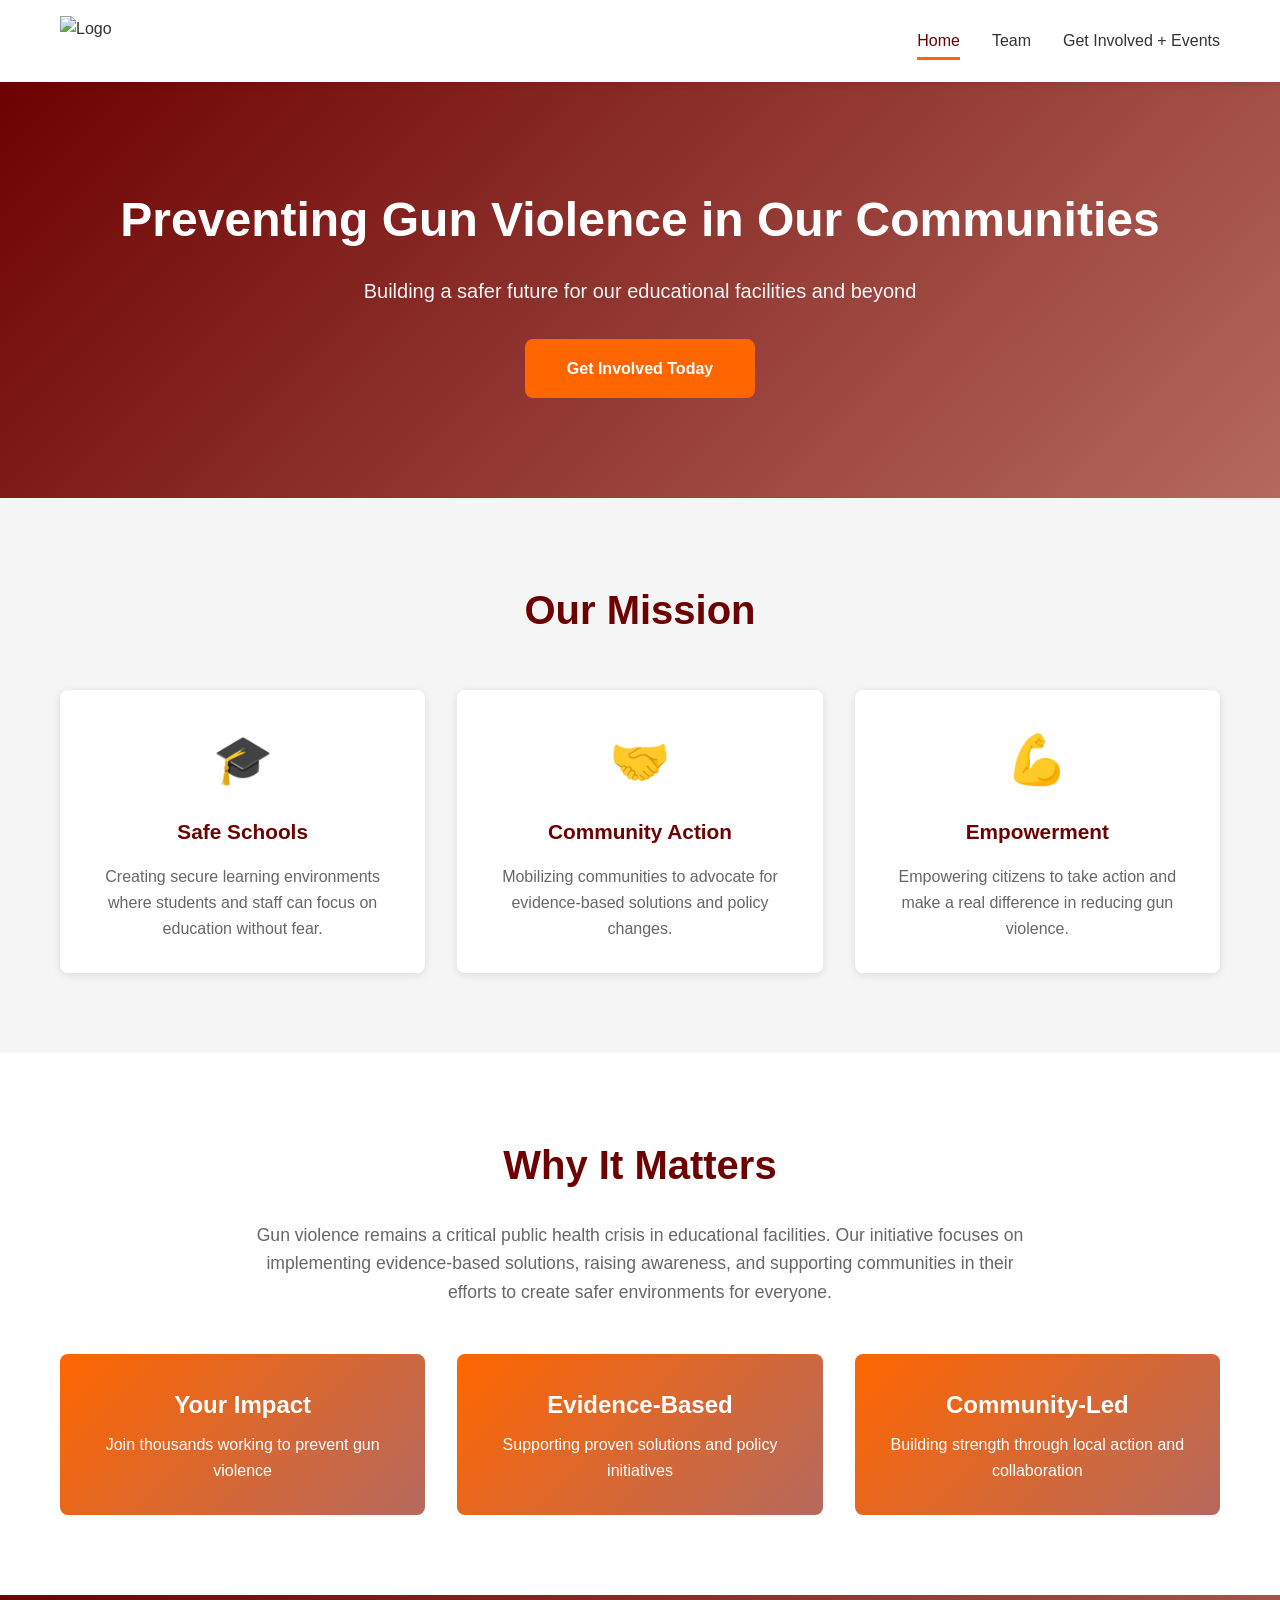
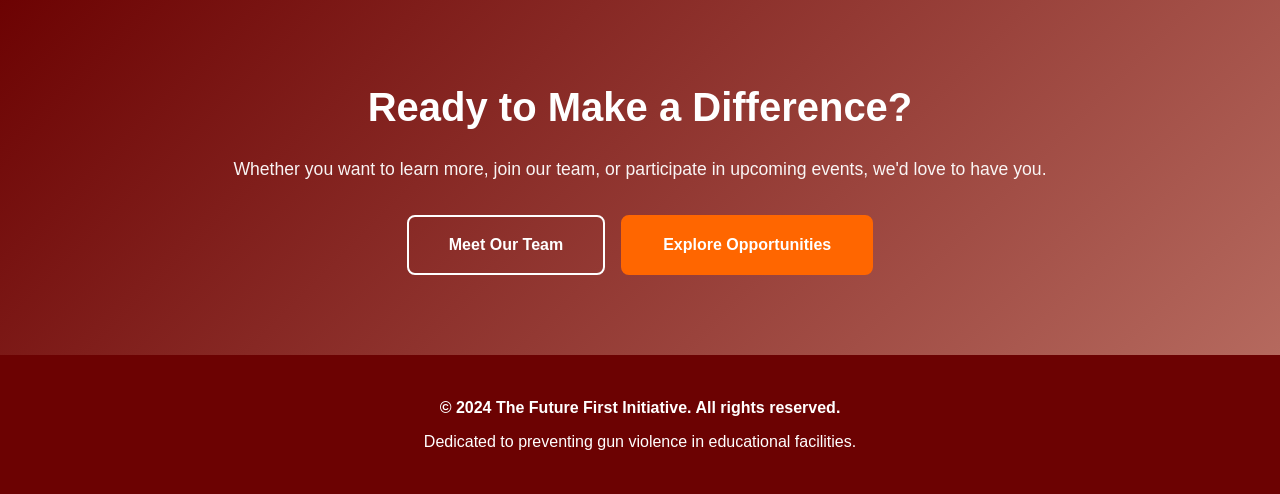
==== index.html @ d3f7ec24 "Add website: Home, Team, and Get Involved pages with responsive design" ====
<!DOCTYPE html>
<html lang="en">
<head>
    <meta charset="UTF-8">
    <meta name="viewport" content="width=device-width, initial-scale=1.0">
    <title>The Future First Initiative - Gun Violence Prevention</title>
    <link rel="stylesheet" href="styles.css">
</head>
<body>
    <nav class="navbar">
        <div class="nav-container">
            <div class="logo-area">
                <img src="assets/logo.png" alt="Logo" class="logo" id="navbar-logo">
                <span class="organization-name">The Future First Initiative</span>
            </div>
            <ul class="nav-menu">
                <li><a href="index.html" class="nav-link active">Home</a></li>
                <li><a href="team.html" class="nav-link">Team</a></li>
                <li><a href="get-involved.html" class="nav-link">Get Involved + Events</a></li>
            </ul>
            <div class="hamburger" id="hamburger">
                <span></span>
                <span></span>
                <span></span>
            </div>
        </div>
    </nav>

    <header class="hero">
        <div class="hero-content">
            <h1>Preventing Gun Violence in Our Communities</h1>
            <p>Building a safer future for our educational facilities and beyond</p>
            <a href="get-involved.html" class="cta-button">Get Involved Today</a>
        </div>
    </header>

    <section class="mission">
        <div class="container">
            <h2>Our Mission</h2>
            <div class="mission-content">
                <div class="mission-card">
                    <div class="card-icon">🎓</div>
                    <h3>Safe Schools</h3>
                    <p>Creating secure learning environments where students and staff can focus on education without fear.</p>
                </div>
                <div class="mission-card">
                    <div class="card-icon">🤝</div>
                    <h3>Community Action</h3>
                    <p>Mobilizing communities to advocate for evidence-based solutions and policy changes.</p>
                </div>
                <div class="mission-card">
                    <div class="card-icon">💪</div>
                    <h3>Empowerment</h3>
                    <p>Empowering citizens to take action and make a real difference in reducing gun violence.</p>
                </div>
            </div>
        </div>
    </section>

    <section class="impact">
        <div class="container">
            <h2>Why It Matters</h2>
            <p>Gun violence remains a critical public health crisis in educational facilities. Our initiative focuses on implementing evidence-based solutions, raising awareness, and supporting communities in their efforts to create safer environments for everyone.</p>
            <div class="impact-stats">
                <div class="stat">
                    <h3>Your Impact</h3>
                    <p>Join thousands working to prevent gun violence</p>
                </div>
                <div class="stat">
                    <h3>Evidence-Based</h3>
                    <p>Supporting proven solutions and policy initiatives</p>
                </div>
                <div class="stat">
                    <h3>Community-Led</h3>
                    <p>Building strength through local action and collaboration</p>
                </div>
            </div>
        </div>
    </section>

    <section class="cta-section">
        <div class="container">
            <h2>Ready to Make a Difference?</h2>
            <p>Whether you want to learn more, join our team, or participate in upcoming events, we'd love to have you.</p>
            <div class="cta-buttons">
                <a href="team.html" class="button button-secondary">Meet Our Team</a>
                <a href="get-involved.html" class="button button-primary">Explore Opportunities</a>
            </div>
        </div>
    </section>

    <footer>
        <div class="container">
            <p>&copy; 2024 The Future First Initiative. All rights reserved.</p>
            <p>Dedicated to preventing gun violence in educational facilities.</p>
        </div>
    </footer>

    <script src="script.js"></script>
</body>
</html>
---- styles.css ----
/* ===== CSS VARIABLES AND RESET ===== */
:root {
    --primary-color: #6c0202;
    --secondary-color: #ff6600;
    --tertiary-color: #b5695e;
    --dark-bg: #1a1a1a;
    --light-bg: #f5f5f5;
    --text-dark: #333;
    --text-light: #666;
    --white: #ffffff;
    --border-radius: 8px;
    --shadow: 0 2px 8px rgba(0, 0, 0, 0.1);
    --transition: all 0.3s ease;
}

* {
    margin: 0;
    padding: 0;
    box-sizing: border-box;
}

html {
    scroll-behavior: smooth;
}

body {
    font-family: 'Segoe UI', Tahoma, Geneva, Verdana, sans-serif;
    color: var(--text-dark);
    line-height: 1.6;
    background-color: var(--white);
}

/* ===== CONTAINER ===== */
.container {
    max-width: 1200px;
    margin: 0 auto;
    padding: 0 20px;
}

/* ===== NAVIGATION ===== */
.navbar {
    background-color: var(--white);
    box-shadow: var(--shadow);
    position: sticky;
    top: 0;
    z-index: 100;
}

.nav-container {
    display: flex;
    justify-content: space-between;
    align-items: center;
    padding: 1rem 20px;
    max-width: 1200px;
    margin: 0 auto;
}

.logo-area {
    display: flex;
    align-items: center;
    gap: 10px;
}

.logo {
    height: 50px;
    width: auto;
}

.organization-name {
    font-weight: bold;
    color: var(--primary-color);
    font-size: 1.1rem;
    display: none;
}

.nav-menu {
    display: flex;
    list-style: none;
    gap: 2rem;
}

.nav-link {
    text-decoration: none;
    color: var(--text-dark);
    font-weight: 500;
    transition: var(--transition);
    padding: 0.5rem 0;
    border-bottom: 3px solid transparent;
}

.nav-link:hover,
.nav-link.active {
    color: var(--primary-color);
    border-bottom-color: var(--secondary-color);
}

.hamburger {
    display: none;
    flex-direction: column;
    cursor: pointer;
}

.hamburger span {
    width: 25px;
    height: 3px;
    background-color: var(--primary-color);
    margin: 5px 0;
    border-radius: 2px;
    transition: var(--transition);
}

/* ===== RESPONSIVE NAVBAR ===== */
@media (max-width: 768px) {
    .nav-menu {
        position: absolute;
        left: -100%;
        top: 70px;
        flex-direction: column;
        background-color: var(--white);
        width: 100%;
        text-align: center;
        transition: var(--transition);
        box-shadow: var(--shadow);
        gap: 0;
    }

    .nav-menu.active {
        left: 0;
    }

    .nav-link {
        display: block;
        padding: 1.5rem;
        border-bottom: 1px solid var(--light-bg);
    }

    .hamburger {
        display: flex;
    }

    .organization-name {
        display: inline;
        font-size: 0.9rem;
    }

    .logo {
        height: 40px;
    }
}

/* ===== HERO SECTION ===== */
.hero {
    background: linear-gradient(135deg, var(--primary-color) 0%, var(--tertiary-color) 100%);
    color: var(--white);
    padding: 100px 20px;
    text-align: center;
}

.hero-content h1 {
    font-size: 3rem;
    margin-bottom: 1rem;
    font-weight: 700;
}

.hero-content p {
    font-size: 1.25rem;
    margin-bottom: 2rem;
    opacity: 0.95;
}

.cta-button {
    display: inline-block;
    background-color: var(--secondary-color);
    color: var(--white);
    padding: 15px 40px;
    text-decoration: none;
    border-radius: var(--border-radius);
    font-weight: 600;
    transition: var(--transition);
    border: 2px solid var(--secondary-color);
    cursor: pointer;
    font-size: 1rem;
}

.cta-button:hover {
    background-color: transparent;
    transform: translateY(-2px);
    box-shadow: 0 5px 15px rgba(0, 0, 0, 0.2);
}

@media (max-width: 768px) {
    .hero-content h1 {
        font-size: 2rem;
    }

    .hero-content p {
        font-size: 1rem;
    }

    .hero {
        padding: 60px 20px;
    }
}

/* ===== PAGE HEADER ===== */
.page-header {
    background: linear-gradient(135deg, var(--primary-color) 0%, var(--tertiary-color) 100%);
    color: var(--white);
    padding: 60px 20px;
    text-align: center;
}

.header-content h1 {
    font-size: 2.5rem;
    margin-bottom: 0.5rem;
}

.header-content p {
    font-size: 1.1rem;
    opacity: 0.95;
}

/* ===== MISSION SECTION ===== */
.mission {
    padding: 80px 20px;
    background-color: var(--light-bg);
}

.mission h2 {
    font-size: 2.5rem;
    text-align: center;
    margin-bottom: 3rem;
    color: var(--primary-color);
}

.mission-content {
    display: grid;
    grid-template-columns: repeat(auto-fit, minmax(280px, 1fr));
    gap: 2rem;
}

.mission-card {
    background: var(--white);
    padding: 2rem;
    border-radius: var(--border-radius);
    box-shadow: var(--shadow);
    text-align: center;
    transition: var(--transition);
}

.mission-card:hover {
    transform: translateY(-5px);
    box-shadow: 0 5px 20px rgba(108, 2, 2, 0.15);
}

.card-icon {
    font-size: 3rem;
    margin-bottom: 1rem;
}

.mission-card h3 {
    color: var(--primary-color);
    margin-bottom: 1rem;
    font-size: 1.3rem;
}

.mission-card p {
    color: var(--text-light);
}

/* ===== IMPACT SECTION ===== */
.impact {
    padding: 80px 20px;
}

.impact h2 {
    font-size: 2.5rem;
    text-align: center;
    margin-bottom: 1.5rem;
    color: var(--primary-color);
}

.impact > .container > p {
    text-align: center;
    font-size: 1.1rem;
    margin-bottom: 3rem;
    color: var(--text-light);
    max-width: 800px;
    margin-left: auto;
    margin-right: auto;
}

.impact-stats {
    display: grid;
    grid-template-columns: repeat(auto-fit, minmax(250px, 1fr));
    gap: 2rem;
    margin-top: 2rem;
}

.stat {
    background: linear-gradient(135deg, var(--secondary-color), var(--tertiary-color));
    color: var(--white);
    padding: 2rem;
    border-radius: var(--border-radius);
    text-align: center;
}

.stat h3 {
    font-size: 1.5rem;
    margin-bottom: 0.5rem;
}

/* ===== CTA SECTION ===== */
.cta-section {
    background: linear-gradient(135deg, var(--primary-color) 0%, var(--tertiary-color) 100%);
    color: var(--white);
    padding: 80px 20px;
    text-align: center;
}

.cta-section h2 {
    font-size: 2.5rem;
    margin-bottom: 1rem;
}

.cta-section p {
    font-size: 1.1rem;
    margin-bottom: 2rem;
    opacity: 0.95;
}

.cta-buttons {
    display: flex;
    gap: 1rem;
    justify-content: center;
    flex-wrap: wrap;
}

.button {
    padding: 15px 40px;
    border-radius: var(--border-radius);
    font-weight: 600;
    text-decoration: none;
    transition: var(--transition);
    border: 2px solid var(--secondary-color);
    cursor: pointer;
    font-size: 1rem;
}

.button-primary {
    background-color: var(--secondary-color);
    color: var(--white);
}

.button-primary:hover {
    background-color: transparent;
    transform: translateY(-2px);
}

.button-secondary {
    background-color: transparent;
    color: var(--white);
    border-color: var(--white);
}

.button-secondary:hover {
    background-color: var(--white);
    color: var(--primary-color);
}

/* ===== TEAM SECTION ===== */
.team-section {
    padding: 80px 20px;
}

.team-section h2 {
    font-size: 2.5rem;
    text-align: center;
    margin-bottom: 3rem;
    color: var(--primary-color);
}

.team-grid {
    display: grid;
    grid-template-columns: repeat(auto-fit, minmax(280px, 1fr));
    gap: 2rem;
}

.team-member {
    background: var(--light-bg);
    border-radius: var(--border-radius);
    overflow: hidden;
    transition: var(--transition);
    box-shadow: var(--shadow);
}

.team-member:hover {
    transform: translateY(-5px);
    box-shadow: 0 8px 25px rgba(108, 2, 2, 0.15);
}

.member-image {
    height: 250px;
    background: linear-gradient(135deg, var(--secondary-color), var(--tertiary-color));
    display: flex;
    align-items: center;
    justify-content: center;
    color: var(--white);
    font-weight: 600;
}

.member-image img {
    width: 100%;
    height: 100%;
    object-fit: cover;
}

.member-image.placeholder {
    background: linear-gradient(135deg, var(--secondary-color), var(--tertiary-color));
    font-size: 1.1rem;
}

.team-member h3 {
    color: var(--primary-color);
    padding: 1.5rem 1.5rem 0.5rem;
    font-size: 1.3rem;
}

.member-role {
    color: var(--secondary-color);
    font-weight: 600;
    padding: 0 1.5rem;
}

.member-bio {
    padding: 1rem 1.5rem 1.5rem;
    color: var(--text-light);
}

/* ===== VALUES SECTION ===== */
.team-values {
    padding: 80px 20px;
    background-color: var(--light-bg);
}

.team-values h2 {
    font-size: 2.5rem;
    text-align: center;
    margin-bottom: 3rem;
    color: var(--primary-color);
}

.values-grid {
    display: grid;
    grid-template-columns: repeat(auto-fit, minmax(250px, 1fr));
    gap: 2rem;
}

.value-card {
    background: var(--white);
    padding: 2rem;
    border-radius: var(--border-radius);
    box-shadow: var(--shadow);
    transition: var(--transition);
    border-left: 5px solid var(--secondary-color);
}

.value-card:hover {
    transform: translateX(5px);
    box-shadow: 0 5px 20px rgba(0, 0, 0, 0.15);
}

.value-card h3 {
    color: var(--primary-color);
    margin-bottom: 1rem;
    font-size: 1.3rem;
}

.value-card p {
    color: var(--text-light);
}

/* ===== JOIN TEAM SECTION ===== */
.join-team {
    padding: 80px 20px;
    text-align: center;
}

.join-team h2 {
    font-size: 2.5rem;
    margin-bottom: 1rem;
    color: var(--primary-color);
}

.join-team p {
    font-size: 1.1rem;
    margin-bottom: 2rem;
    color: var(--text-light);
    max-width: 600px;
    margin-left: auto;
    margin-right: auto;
}

/* ===== GET INVOLVED OPTIONS ===== */
.get-involved-options {
    padding: 80px 20px;
    background-color: var(--light-bg);
}

.get-involved-options h2 {
    font-size: 2.5rem;
    text-align: center;
    margin-bottom: 3rem;
    color: var(--primary-color);
}

.options-grid {
    display: grid;
    grid-template-columns: repeat(auto-fit, minmax(280px, 1fr));
    gap: 2rem;
}

.option-card {
    background: var(--white);
    padding: 2rem;
    border-radius: var(--border-radius);
    box-shadow: var(--shadow);
    text-align: center;
    transition: var(--transition);
}

.option-card:hover {
    transform: translateY(-5px);
    box-shadow: 0 8px 25px rgba(108, 2, 2, 0.15);
}

.option-icon {
    font-size: 3rem;
    margin-bottom: 1rem;
}

.option-card h3 {
    color: var(--primary-color);
    margin-bottom: 1rem;
    font-size: 1.3rem;
}

.option-card p {
    color: var(--text-light);
    margin-bottom: 1.5rem;
}

.option-button {
    background-color: var(--secondary-color);
    color: var(--white);
    border: none;
    padding: 12px 30px;
    border-radius: var(--border-radius);
    cursor: pointer;
    font-weight: 600;
    transition: var(--transition);
}

.option-button:hover {
    background-color: var(--primary-color);
    transform: scale(1.05);
}

/* ===== EVENTS SECTION ===== */
.events-section {
    padding: 80px 20px;
}

.events-section h2 {
    font-size: 2.5rem;
    text-align: center;
    margin-bottom: 3rem;
    color: var(--primary-color);
}

.events-list {
    display: grid;
    gap: 2rem;
    max-width: 800px;
    margin: 0 auto;
}

.event-card {
    display: flex;
    gap: 2rem;
    background: var(--light-bg);
    border-radius: var(--border-radius);
    overflow: hidden;
    box-shadow: var(--shadow);
    transition: var(--transition);
}

.event-card:hover {
    box-shadow: 0 5px 20px rgba(108, 2, 2, 0.15);
    transform: translateY(-2px);
}

.event-date {
    background: linear-gradient(135deg, var(--secondary-color), var(--tertiary-color));
    color: var(--white);
    padding: 2rem;
    display: flex;
    flex-direction: column;
    align-items: center;
    justify-content: center;
    min-width: 100px;
    text-align: center;
}

.event-date .month {
    font-weight: 700;
    font-size: 0.9rem;
    letter-spacing: 2px;
}

.event-date .day {
    font-size: 2rem;
    font-weight: 700;
}

.event-details {
    padding: 2rem;
    flex: 1;
}

.event-details h3 {
    color: var(--primary-color);
    margin-bottom: 0.5rem;
    font-size: 1.3rem;
}

.event-time {
    color: var(--secondary-color);
    font-weight: 600;
    margin-bottom: 1rem;
}

.event-description {
    color: var(--text-light);
    margin-bottom: 1rem;
}

.event-button {
    background-color: var(--primary-color);
    color: var(--white);
    border: none;
    padding: 10px 25px;
    border-radius: var(--border-radius);
    cursor: pointer;
    font-weight: 600;
    transition: var(--transition);
}

.event-button:hover {
    background-color: var(--secondary-color);
}

@media (max-width: 768px) {
    .event-card {
        flex-direction: column;
    }

    .event-date {
        flex-direction: row;
        gap: 1rem;
        padding: 1.5rem;
    }

    .event-date .month {
        margin-right: 0.5rem;
    }
}

/* ===== CONTACT SECTION ===== */
.contact-section {
    padding: 80px 20px;
    background-color: var(--light-bg);
}

.contact-section h2 {
    font-size: 2.5rem;
    text-align: center;
    margin-bottom: 1rem;
    color: var(--primary-color);
}

.contact-section > .container > p {
    text-align: center;
    margin-bottom: 2rem;
    color: var(--text-light);
}

.contact-form {
    display: flex;
    flex-direction: column;
    gap: 1rem;
    max-width: 600px;
    margin: 0 auto;
}

.contact-form input,
.contact-form textarea {
    padding: 15px;
    border: 2px solid #ddd;
    border-radius: var(--border-radius);
    font-family: inherit;
    font-size: 1rem;
    transition: var(--transition);
}

.contact-form input:focus,
.contact-form textarea:focus {
    outline: none;
    border-color: var(--primary-color);
    box-shadow: 0 0 0 3px rgba(108, 2, 2, 0.1);
}

.submit-button {
    background-color: var(--primary-color);
    color: var(--white);
    border: none;
    padding: 15px;
    border-radius: var(--border-radius);
    font-weight: 600;
    cursor: pointer;
    font-size: 1rem;
    transition: var(--transition);
}

.submit-button:hover {
    background-color: var(--secondary-color);
    transform: translateY(-2px);
}

/* ===== FOOTER ===== */
footer {
    background-color: var(--primary-color);
    color: var(--white);
    text-align: center;
    padding: 2rem 20px;
}

footer p {
    margin: 0.5rem 0;
}

footer p:first-child {
    font-weight: 600;
}

/* ===== GENERAL RESPONSIVE ===== */
@media (max-width: 768px) {
    .mission h2,
    .team-section h2,
    .team-values h2,
    .get-involved-options h2,
    .events-section h2,
    .impact h2,
    .cta-section h2,
    .contact-section h2,
    .join-team h2 {
        font-size: 1.8rem;
    }

    .mission,
    .team-section,
    .team-values,
    .get-involved-options,
    .events-section,
    .impact,
    .join-team,
    .contact-section {
        padding: 50px 20px;
    }

    .mission-content,
    .options-grid,
    .values-grid,
    .impact-stats {
        gap: 1.5rem;
    }
}
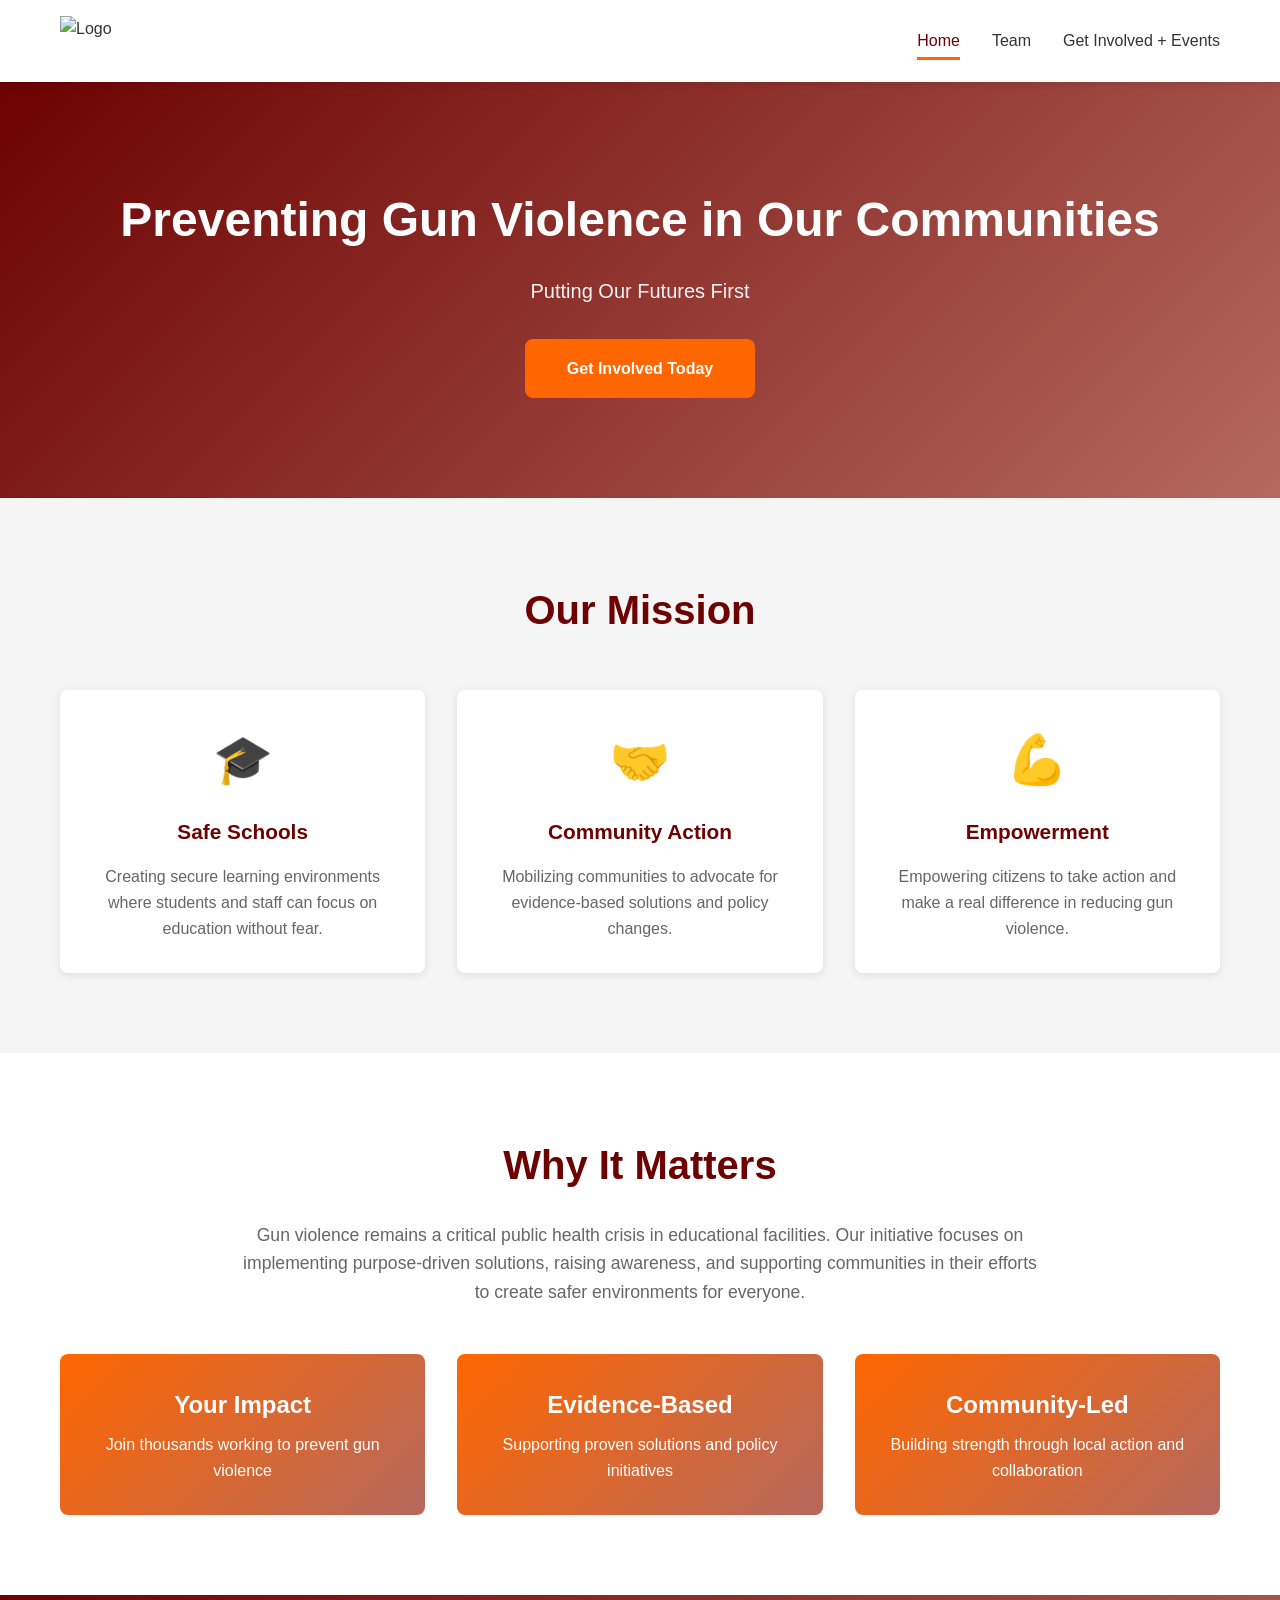
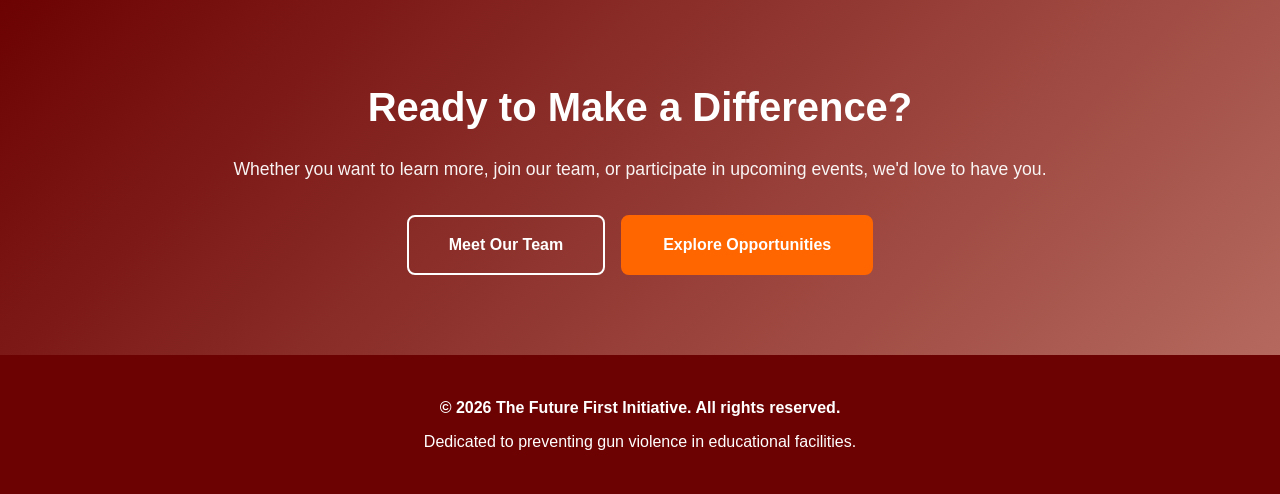
==== commit 374d3956: "Update website content and files" ====
--- a/index.html
+++ b/index.html
@@ -29,7 +29,7 @@
     <header class="hero">
         <div class="hero-content">
             <h1>Preventing Gun Violence in Our Communities</h1>
-            <p>Building a safer future for our educational facilities and beyond</p>
+            <p>Putting Our Futures First</p>
             <a href="get-involved.html" class="cta-button">Get Involved Today</a>
         </div>
     </header>
@@ -60,7 +60,7 @@
     <section class="impact">
         <div class="container">
             <h2>Why It Matters</h2>
-            <p>Gun violence remains a critical public health crisis in educational facilities. Our initiative focuses on implementing evidence-based solutions, raising awareness, and supporting communities in their efforts to create safer environments for everyone.</p>
+            <p>Gun violence remains a critical public health crisis in educational facilities. Our initiative focuses on implementing purpose-driven solutions, raising awareness, and supporting communities in their efforts to create safer environments for everyone.</p>
             <div class="impact-stats">
                 <div class="stat">
                     <h3>Your Impact</h3>
@@ -91,7 +91,7 @@
 
     <footer>
         <div class="container">
-            <p>&copy; 2024 The Future First Initiative. All rights reserved.</p>
+            <p>&copy; 2026 The Future First Initiative. All rights reserved.</p>
             <p>Dedicated to preventing gun violence in educational facilities.</p>
         </div>
     </footer>
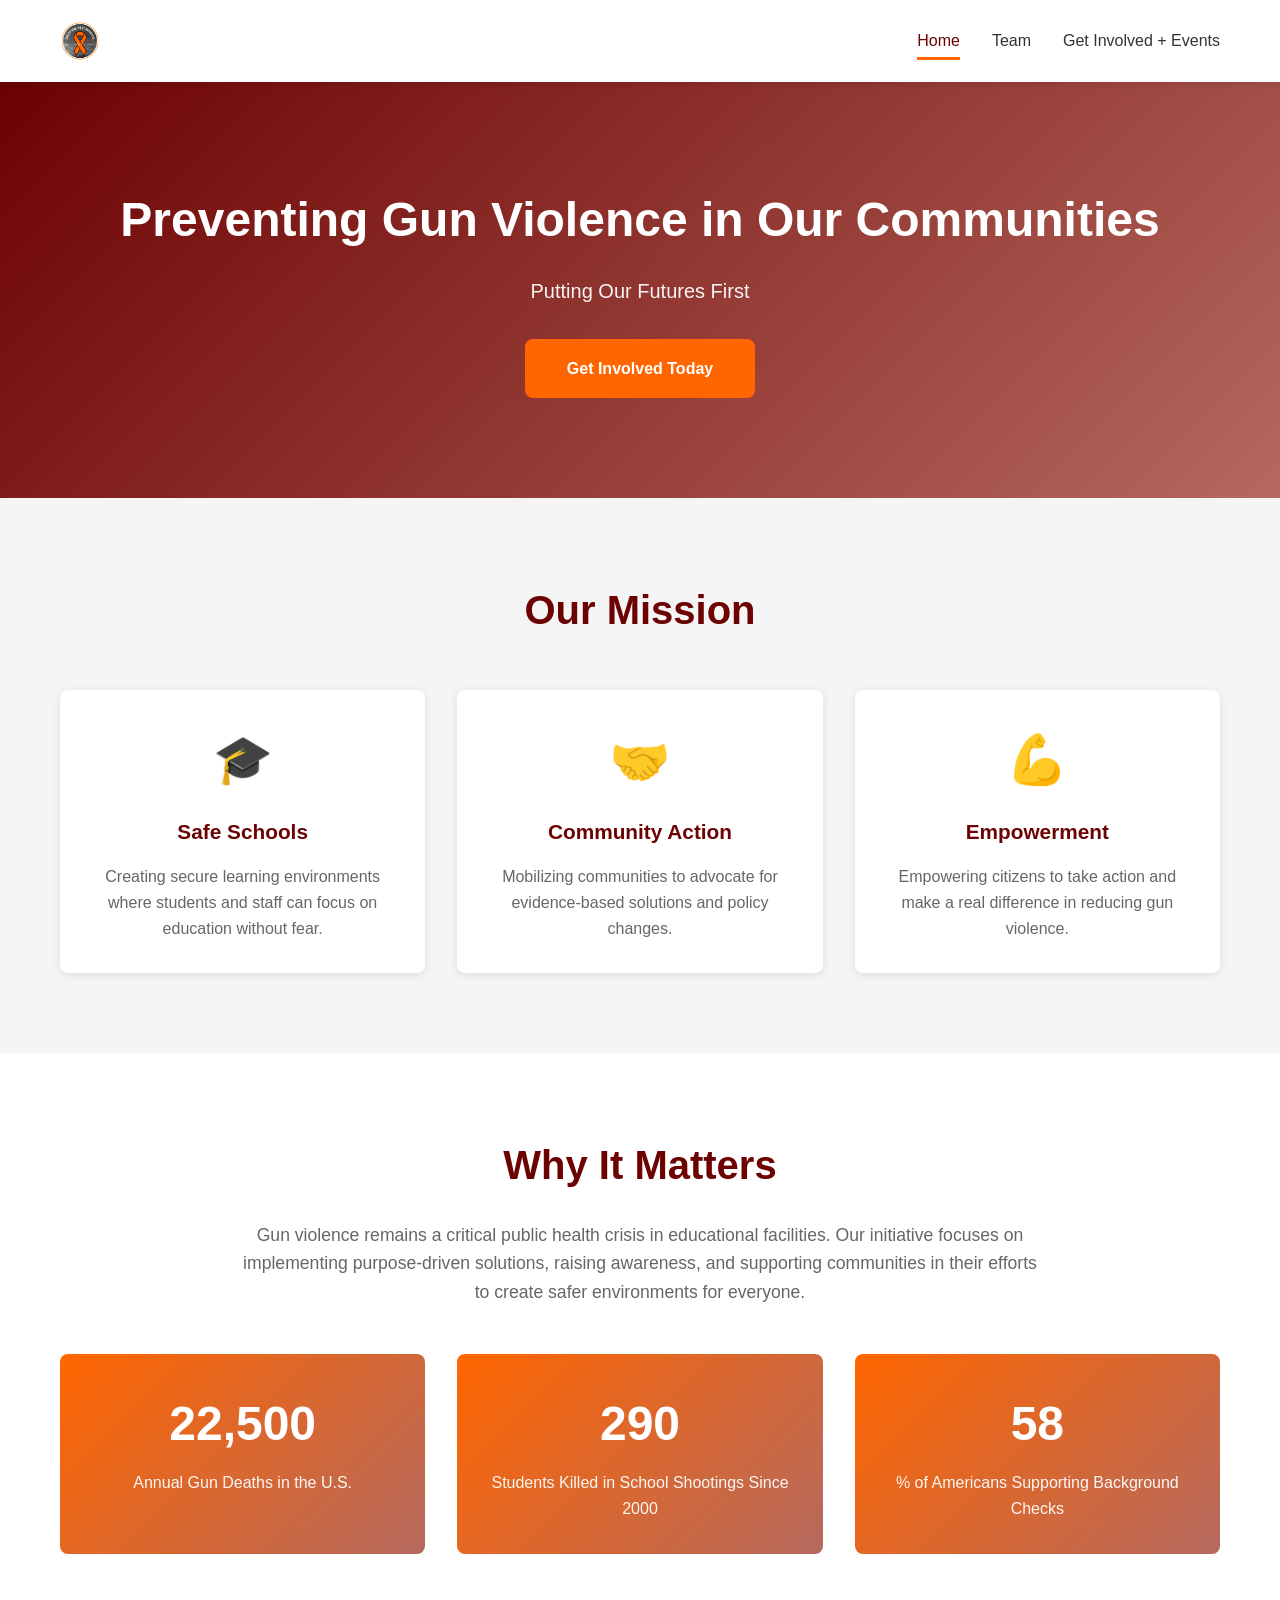
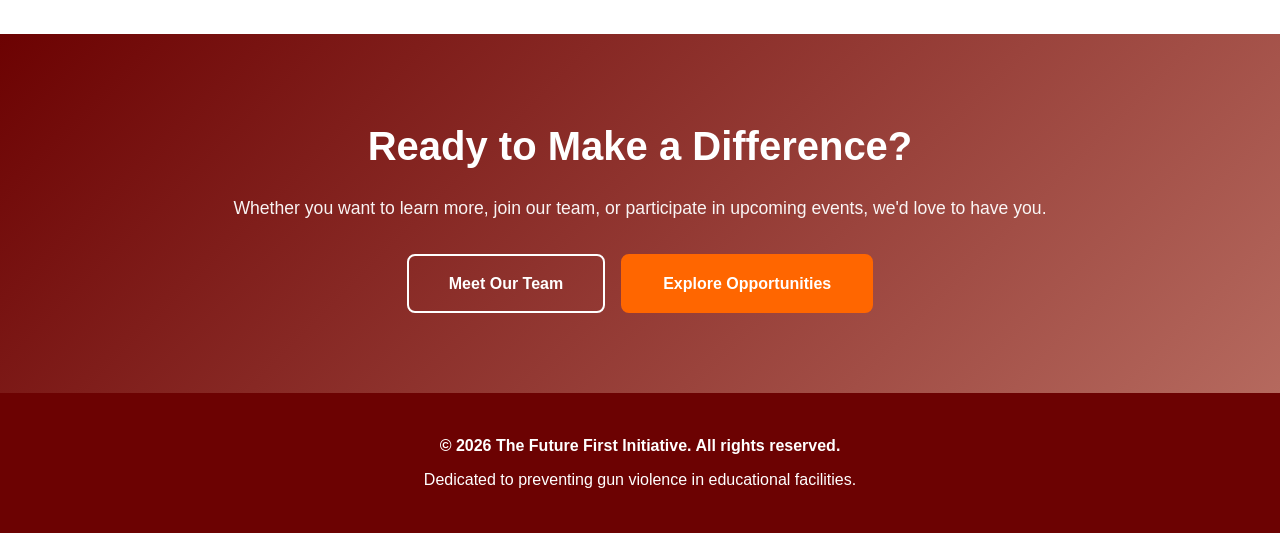
==== commit 8c01edd9: "Update statistics with accurate data and improved counter animation" ====
--- a/index.html
+++ b/index.html
@@ -62,17 +62,17 @@
             <h2>Why It Matters</h2>
             <p>Gun violence remains a critical public health crisis in educational facilities. Our initiative focuses on implementing purpose-driven solutions, raising awareness, and supporting communities in their efforts to create safer environments for everyone.</p>
             <div class="impact-stats">
-                <div class="stat">
-                    <h3>Your Impact</h3>
-                    <p>Join thousands working to prevent gun violence</p>
+                <div class="stat-counter">
+                    <div class="counter-number" data-target="45000">0</div>
+                    <p class="counter-label">Annual Gun Deaths in the U.S.</p>
                 </div>
-                <div class="stat">
-                    <h3>Evidence-Based</h3>
-                    <p>Supporting proven solutions and policy initiatives</p>
+                <div class="stat-counter">
+                    <div class="counter-number" data-target="600">0</div>
+                    <p class="counter-label">Students Killed in School Shootings Since 2000</p>
                 </div>
-                <div class="stat">
-                    <h3>Community-Led</h3>
-                    <p>Building strength through local action and collaboration</p>
+                <div class="stat-counter">
+                    <div class="counter-number" data-target="90">0</div>
+                    <p class="counter-label">% of Americans Supporting Background Checks</p>
                 </div>
             </div>
         </div>
--- a/styles.css
+++ b/styles.css
@@ -297,6 +297,26 @@
     margin-top: 2rem;
 }
 
+.stat-counter {
+    background: linear-gradient(135deg, var(--secondary-color), var(--tertiary-color));
+    color: var(--white);
+    padding: 2rem;
+    border-radius: var(--border-radius);
+    text-align: center;
+}
+
+.counter-number {
+    font-size: 3rem;
+    font-weight: 700;
+    margin-bottom: 0.5rem;
+}
+
+.counter-label {
+    font-size: 1rem;
+    margin: 0;
+    opacity: 0.95;
+}
+
 .stat {
     background: linear-gradient(135deg, var(--secondary-color), var(--tertiary-color));
     color: var(--white);
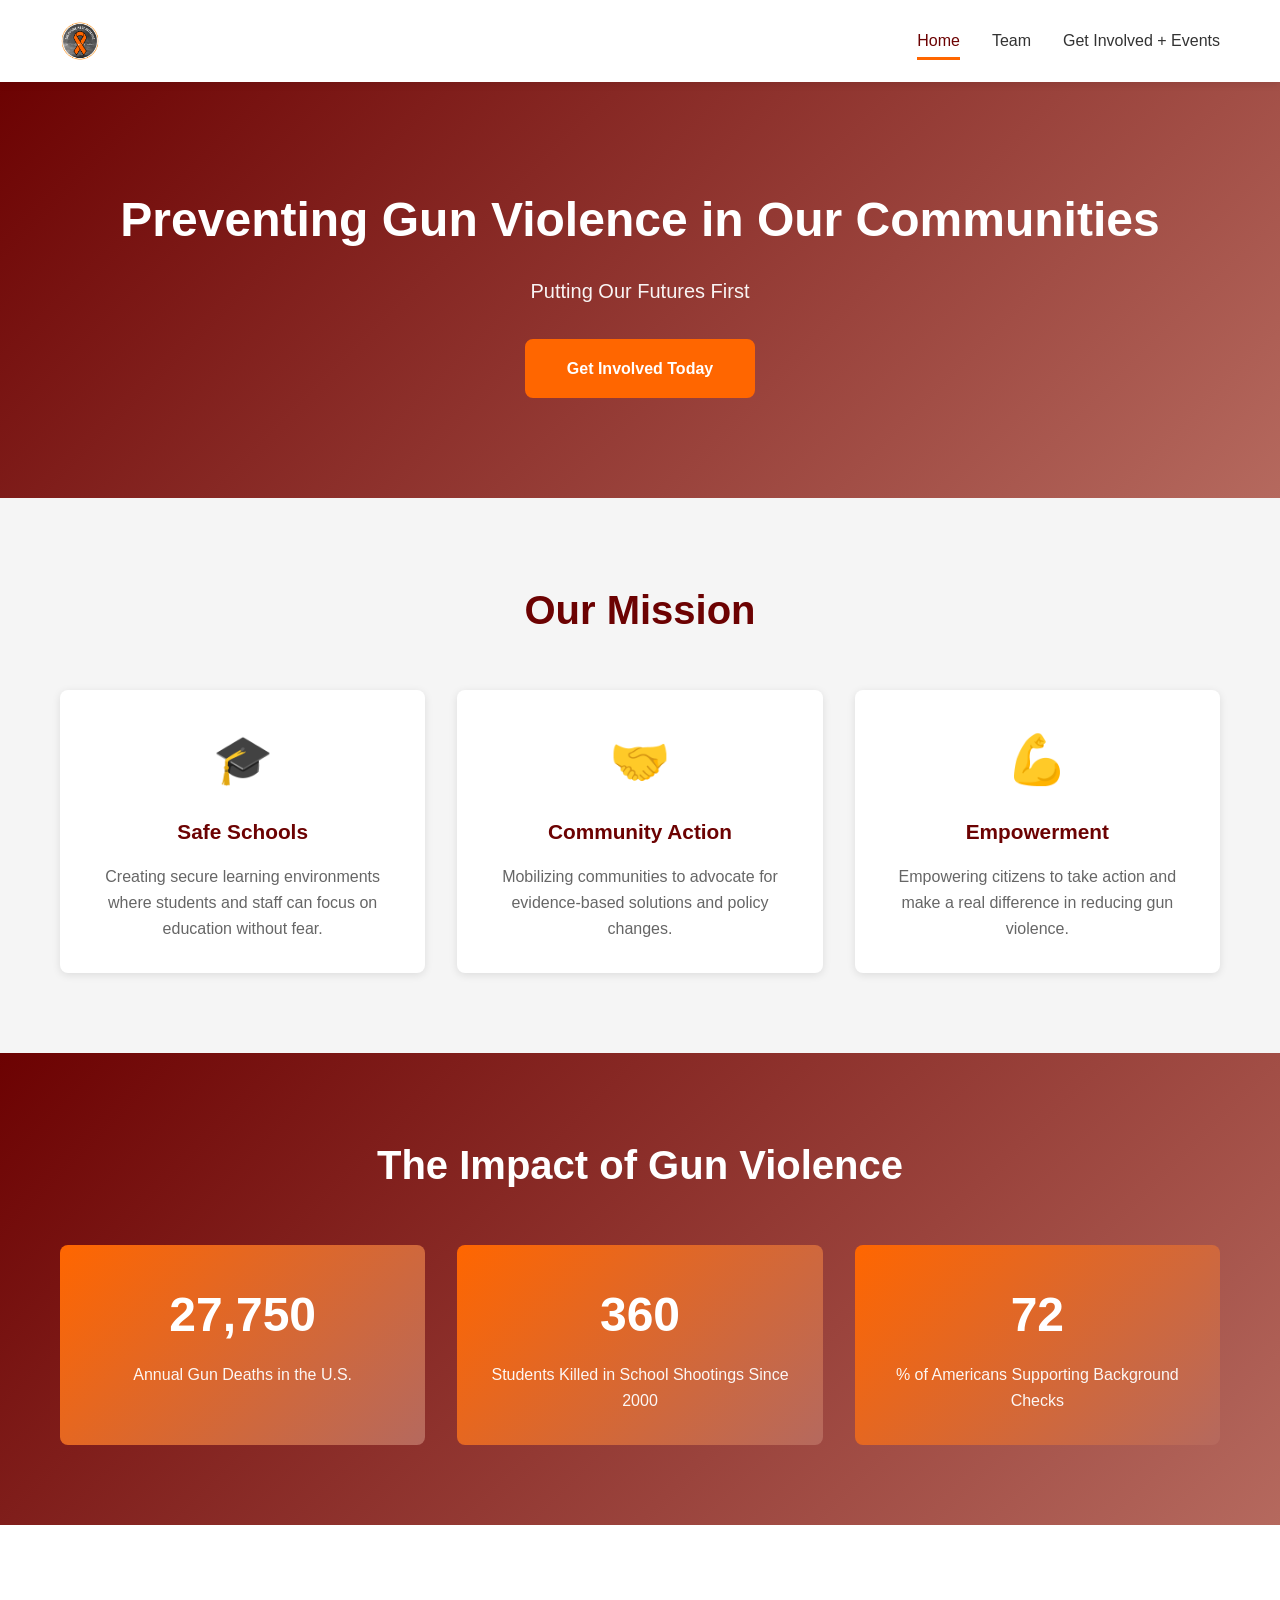
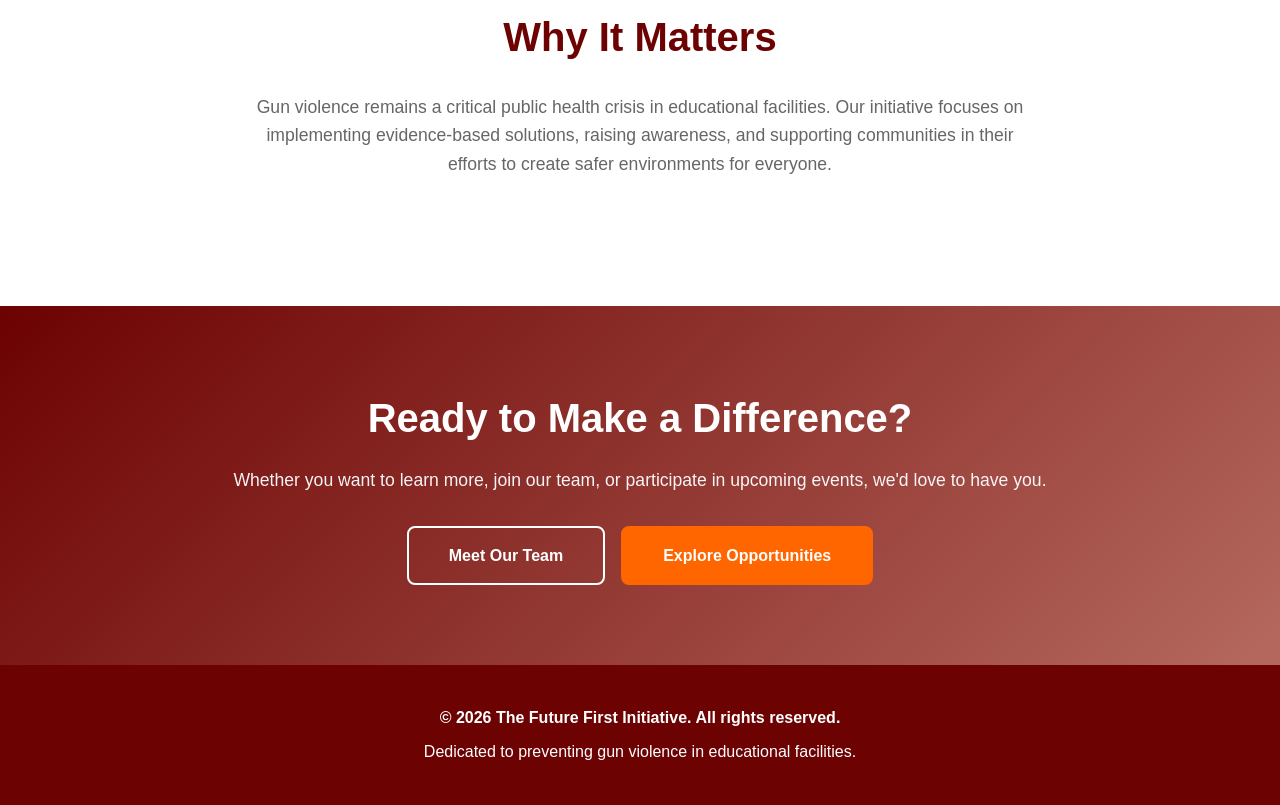
==== commit 24306f8d: "Move statistics to prominent home section" ====
--- a/index.html
+++ b/index.html
@@ -57,10 +57,9 @@
         </div>
     </section>
 
-    <section class="impact">
+    <section class="statistics">
         <div class="container">
-            <h2>Why It Matters</h2>
-            <p>Gun violence remains a critical public health crisis in educational facilities. Our initiative focuses on implementing purpose-driven solutions, raising awareness, and supporting communities in their efforts to create safer environments for everyone.</p>
+            <h2>The Impact of Gun Violence</h2>
             <div class="impact-stats">
                 <div class="stat-counter">
                     <div class="counter-number" data-target="45000">0</div>
@@ -75,6 +74,13 @@
                     <p class="counter-label">% of Americans Supporting Background Checks</p>
                 </div>
             </div>
+        </div>
+    </section>
+
+    <section class="impact">
+        <div class="container">
+            <h2>Why It Matters</h2>
+            <p>Gun violence remains a critical public health crisis in educational facilities. Our initiative focuses on implementing evidence-based solutions, raising awareness, and supporting communities in their efforts to create safer environments for everyone.</p>
         </div>
     </section>
 
--- a/styles.css
+++ b/styles.css
@@ -268,6 +268,19 @@
     color: var(--text-light);
 }
 
+/* ===== STATISTICS SECTION ===== */
+.statistics {
+    padding: 80px 20px;
+    background: linear-gradient(135deg, var(--primary-color) 0%, var(--tertiary-color) 100%);
+}
+
+.statistics h2 {
+    font-size: 2.5rem;
+    text-align: center;
+    margin-bottom: 3rem;
+    color: var(--white);
+}
+
 /* ===== IMPACT SECTION ===== */
 .impact {
     padding: 80px 20px;
